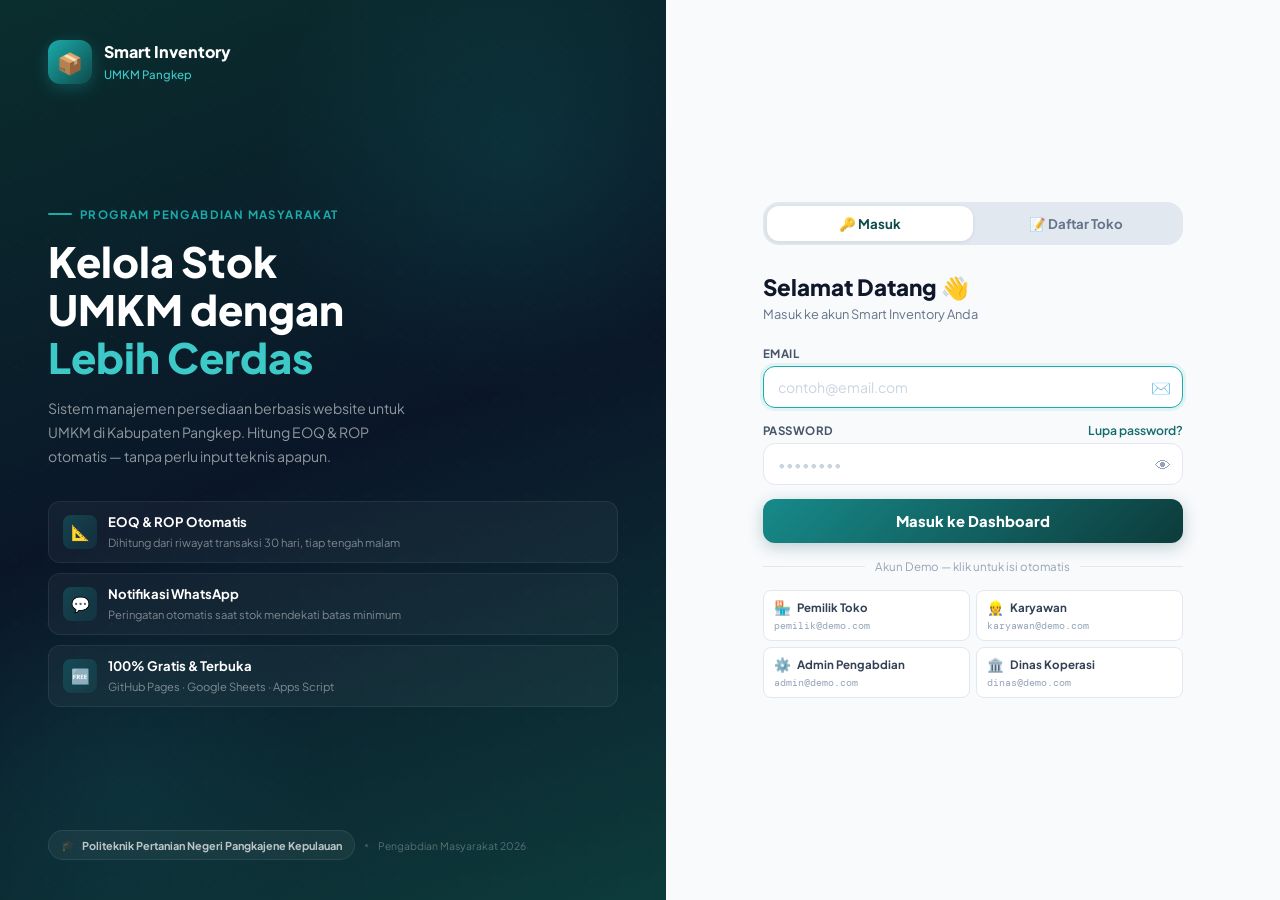
==== index.html @ 061afb1c "Add files via upload" ====
<!DOCTYPE html>
<html lang="id">
<head>
  <meta charset="UTF-8" />
  <meta name="viewport" content="width=device-width, initial-scale=1.0" />
  <title>Smart Inventory — UMKM Pangkep</title>
  <link rel="preconnect" href="https://fonts.googleapis.com" />
  <link href="https://fonts.googleapis.com/css2?family=Plus+Jakarta+Sans:wght@400;500;600;700;800;900&family=DM+Mono:wght@400;500&display=swap" rel="stylesheet" />
  <style>
    :root {
      --teal-900: #0a2e2e;
      --teal-800: #0d3b3b;
      --teal-700: #0f4a4a;
      --teal-600: #136b6b;
      --teal-500: #178a8a;
      --teal-400: #1aabab;
      --teal-300: #3ec9c9;
      --teal-200: #8ee8e8;
      --teal-100: #d0f5f5;
      --teal-50:  #edfafa;
      --amber-500: #f59e0b;
      --amber-400: #fbbf24;
      --amber-100: #fef3c7;
      --rose-500:  #ef4444;
      --rose-100:  #fee2e2;
      --green-500: #22c55e;
      --green-100: #dcfce7;
      --slate-900: #0f172a;
      --slate-800: #1e293b;
      --slate-700: #334155;
      --slate-600: #475569;
      --slate-500: #64748b;
      --slate-400: #94a3b8;
      --slate-300: #cbd5e1;
      --slate-200: #e2e8f0;
      --slate-100: #f1f5f9;
      --slate-50:  #f8fafc;
      --white:     #ffffff;
      --r-sm: 8px; --r-md: 12px; --r-lg: 16px; --r-xl: 20px; --r-2xl: 24px;
    }
    *, *::before, *::after { box-sizing: border-box; margin: 0; padding: 0; }
    html, body { height: 100%; }
    body {
      font-family: 'Plus Jakarta Sans', sans-serif;
      background: var(--slate-900);
      color: var(--slate-800);
      min-height: 100vh;
      display: flex;
      overflow-x: hidden;
    }

    /* ═══ LEFT PANEL ═══ */
    .left-panel {
      width: 52%;
      background: linear-gradient(160deg, var(--teal-900) 0%, #0a1628 50%, var(--teal-800) 100%);
      display: flex;
      flex-direction: column;
      justify-content: space-between;
      padding: 40px 48px;
      position: relative;
      overflow: hidden;
      flex-shrink: 0;
    }

    /* background decoration */
    .left-panel::before {
      content: '';
      position: absolute;
      width: 500px; height: 500px;
      border-radius: 50%;
      background: radial-gradient(circle, rgba(26,171,171,.12) 0%, transparent 70%);
      top: -100px; right: -100px;
      pointer-events: none;
    }
    .left-panel::after {
      content: '';
      position: absolute;
      width: 400px; height: 400px;
      border-radius: 50%;
      background: radial-gradient(circle, rgba(26,171,171,.08) 0%, transparent 70%);
      bottom: -80px; left: -80px;
      pointer-events: none;
    }
    .lp-grid-dots {
      position: absolute; inset: 0;
      background-image: radial-gradient(rgba(255,255,255,.04) 1px, transparent 1px);
      background-size: 32px 32px;
      pointer-events: none;
    }

    /* brand */
    .lp-brand {
      display: flex; align-items: center; gap: 12px;
      position: relative; z-index: 1;
    }
    .lp-brand-ico {
      width: 44px; height: 44px;
      background: linear-gradient(135deg, var(--teal-400), var(--teal-700));
      border-radius: var(--r-md);
      display: grid; place-items: center;
      font-size: 1.3rem;
      box-shadow: 0 4px 16px rgba(26,171,171,.3);
    }
    .lp-brand-txt strong { display: block; color: var(--white); font-size: 1rem; font-weight: 800; }
    .lp-brand-txt span   { font-size: .72rem; color: var(--teal-300); font-weight: 500; }

    /* main text */
    .lp-main {
      position: relative; z-index: 1;
      flex: 1;
      display: flex;
      flex-direction: column;
      justify-content: center;
      padding: 20px 0;
    }
    .lp-tagline {
      font-size: .72rem; font-weight: 700; letter-spacing: 1.4px;
      text-transform: uppercase; color: var(--teal-400);
      margin-bottom: 16px;
      display: flex; align-items: center; gap: 8px;
    }
    .lp-tagline::before { content: ''; width: 24px; height: 2px; background: var(--teal-400); border-radius: 2px; }
    .lp-title {
      font-size: 2.6rem; font-weight: 900; line-height: 1.15;
      color: var(--white); margin-bottom: 16px;
    }
    .lp-title .accent { color: var(--teal-300); }
    .lp-desc {
      font-size: .88rem; color: rgba(255,255,255,.55);
      line-height: 1.7; max-width: 380px; margin-bottom: 32px;
    }

    /* feature pills */
    .lp-features { display: flex; flex-direction: column; gap: 10px; }
    .lp-feat {
      display: flex; align-items: center; gap: 11px;
      padding: 11px 14px;
      background: rgba(255,255,255,.04);
      border: 1px solid rgba(255,255,255,.07);
      border-radius: var(--r-md);
      transition: background .2s, border-color .2s;
    }
    .lp-feat:hover { background: rgba(255,255,255,.07); border-color: rgba(26,171,171,.3); }
    .lp-feat-ico {
      width: 34px; height: 34px; border-radius: var(--r-sm);
      background: linear-gradient(135deg, rgba(26,171,171,.25), rgba(26,171,171,.1));
      display: grid; place-items: center; font-size: .95rem; flex-shrink: 0;
    }
    .lp-feat-txt strong { display: block; font-size: .82rem; color: var(--white); font-weight: 700; }
    .lp-feat-txt span   { font-size: .7rem; color: rgba(255,255,255,.45); }

    /* footer credits */
    .lp-footer {
      position: relative; z-index: 1;
      display: flex; align-items: center; gap: 10px;
    }
    .lp-footer-logo {
      display: flex; align-items: center; gap: 7px;
      padding: 7px 12px;
      background: rgba(255,255,255,.05);
      border: 1px solid rgba(255,255,255,.08);
      border-radius: 20px;
    }
    .lp-footer-logo span { font-size: .68rem; color: rgba(255,255,255,.45); font-weight: 600; }
    .lp-footer-logo strong { font-size: .68rem; color: rgba(255,255,255,.7); font-weight: 700; }
    .lp-footer-dot { width: 3px; height: 3px; border-radius: 50%; background: rgba(255,255,255,.2); }

    /* ═══ RIGHT PANEL ═══ */
    .right-panel {
      flex: 1;
      background: var(--slate-50);
      display: flex;
      flex-direction: column;
      align-items: center;
      justify-content: center;
      padding: 32px 24px;
      overflow-y: auto;
    }

    .form-box {
      width: 100%;
      max-width: 420px;
    }

    /* tab switcher */
    .tab-row {
      display: flex;
      gap: 0;
      background: var(--slate-200);
      border-radius: var(--r-lg);
      padding: 4px;
      margin-bottom: 28px;
    }
    .tab-btn {
      flex: 1; padding: 9px; border: none; background: transparent;
      border-radius: var(--r-md);
      font-family: inherit; font-size: .83rem; font-weight: 700;
      cursor: pointer; color: var(--slate-500);
      transition: all .2s;
    }
    .tab-btn.active {
      background: var(--white);
      color: var(--teal-700);
      box-shadow: 0 1px 4px rgba(0,0,0,.08);
    }

    /* form title */
    .form-title { font-size: 1.4rem; font-weight: 800; color: var(--slate-900); margin-bottom: 4px; }
    .form-sub   { font-size: .8rem; color: var(--slate-500); margin-bottom: 24px; }

    /* form groups */
    .fg { display: flex; flex-direction: column; gap: 5px; margin-bottom: 14px; }
    .fl { font-size: .72rem; font-weight: 700; color: var(--slate-600); text-transform: uppercase; letter-spacing: .5px; }
    .fc-wrap { position: relative; }
    .fc {
      width: 100%; padding: 11px 14px;
      border: 1.5px solid var(--slate-200);
      border-radius: var(--r-md);
      font-family: inherit; font-size: .88rem; color: var(--slate-800);
      background: var(--white); outline: none;
      transition: border-color .15s, box-shadow .15s;
      -webkit-appearance: none;
    }
    .fc:focus { border-color: var(--teal-400); box-shadow: 0 0 0 3px rgba(26,171,171,.1); }
    .fc::placeholder { color: var(--slate-300); }
    .fc-ico {
      position: absolute; right: 12px; top: 50%; transform: translateY(-50%);
      font-size: 1rem; cursor: pointer; color: var(--slate-400);
      transition: color .14s; user-select: none;
    }
    .fc-ico:hover { color: var(--slate-600); }
    .fc-row { display: grid; grid-template-columns: 1fr 1fr; gap: 10px; }

    /* role selector */
    .role-grid {
      display: grid; grid-template-columns: 1fr 1fr;
      gap: 8px; margin-bottom: 14px;
    }
    .role-btn {
      padding: 10px 8px; border-radius: var(--r-md);
      border: 1.5px solid var(--slate-200); background: var(--white);
      font-family: inherit; font-size: .78rem; font-weight: 600;
      cursor: pointer; color: var(--slate-600);
      display: flex; align-items: center; gap: 7px;
      transition: all .15s;
    }
    .role-btn:hover { border-color: var(--teal-300); color: var(--teal-700); background: var(--teal-50); }
    .role-btn.selected { border-color: var(--teal-400); background: var(--teal-50); color: var(--teal-700); }
    .role-btn .rb-ico { font-size: 1rem; }

    /* error / success msg */
    .msg-box {
      display: none; padding: 10px 14px; border-radius: var(--r-md);
      font-size: .8rem; font-weight: 600; margin-bottom: 14px;
      align-items: center; gap: 8px;
    }
    .msg-box.show { display: flex; }
    .msg-error   { background: var(--rose-100);  color: var(--rose-500);  border-left: 3px solid var(--rose-500); }
    .msg-success { background: var(--green-100); color: #15803d; border-left: 3px solid var(--green-500); }

    /* submit */
    .btn-submit {
      width: 100%; padding: 13px;
      background: linear-gradient(135deg, var(--teal-500), var(--teal-800));
      color: white; border: none; border-radius: var(--r-md);
      font-family: inherit; font-size: .92rem; font-weight: 800;
      cursor: pointer; transition: opacity .15s, transform .1s;
      display: flex; align-items: center; justify-content: center; gap: 9px;
      box-shadow: 0 4px 16px rgba(15,74,74,.25);
      margin-top: 6px;
    }
    .btn-submit:hover  { opacity: .92; }
    .btn-submit:active { transform: scale(.98); }
    .btn-submit:disabled { opacity: .6; cursor: not-allowed; }
    .btn-spinner { width: 16px; height: 16px; border: 2px solid rgba(255,255,255,.4); border-top-color: white; border-radius: 50%; animation: spin .6s linear infinite; }
    @keyframes spin { to { transform: rotate(360deg); } }

    /* divider */
    .divider { display: flex; align-items: center; gap: 10px; margin: 16px 0; }
    .divider hr { flex: 1; border: none; border-top: 1px solid var(--slate-200); }
    .divider span { font-size: .72rem; color: var(--slate-400); white-space: nowrap; }

    /* demo accounts */
    .demo-section { margin-top: 20px; }
    .demo-title { font-size: .7rem; font-weight: 700; color: var(--slate-400); text-transform: uppercase; letter-spacing: .7px; margin-bottom: 8px; }
    .demo-grid { display: grid; grid-template-columns: 1fr 1fr; gap: 6px; }
    .demo-card {
      padding: 8px 10px; border-radius: var(--r-sm);
      border: 1px solid var(--slate-200); background: var(--white);
      cursor: pointer; transition: all .14s;
    }
    .demo-card:hover { border-color: var(--teal-300); background: var(--teal-50); }
    .demo-card-top { display: flex; align-items: center; gap: 6px; margin-bottom: 3px; }
    .demo-card-ico { font-size: .85rem; }
    .demo-card-role { font-size: .72rem; font-weight: 700; color: var(--slate-700); }
    .demo-card-cred { font-size: .65rem; color: var(--slate-400); font-family: 'DM Mono',monospace; }

    /* forgot / link */
    .form-link { font-size: .76rem; color: var(--teal-600); font-weight: 600; cursor: pointer; text-decoration: none; }
    .form-link:hover { color: var(--teal-800); text-decoration: underline; }
    .flex-between { display: flex; align-items: center; justify-content: space-between; }

    /* password strength */
    .pw-strength { margin-top: 5px; }
    .pw-bars { display: flex; gap: 3px; margin-bottom: 3px; }
    .pw-bar { height: 3px; flex: 1; border-radius: 2px; background: var(--slate-200); transition: background .3s; }
    .pw-label { font-size: .67rem; color: var(--slate-400); }

    /* terms */
    .terms-row { display: flex; align-items: flex-start; gap: 9px; margin-bottom: 14px; }
    .terms-check { width: 16px; height: 16px; border: 1.5px solid var(--slate-300); border-radius: 4px; cursor: pointer; display: grid; place-items: center; flex-shrink: 0; margin-top: 1px; transition: all .14s; font-size: .65rem; color: transparent; }
    .terms-check.checked { background: var(--teal-500); border-color: var(--teal-500); color: white; }
    .terms-txt { font-size: .75rem; color: var(--slate-500); line-height: 1.5; }

    /* ═══ PANEL ANIMATIONS ═══ */
    @keyframes fadeInUp {
      from { opacity: 0; transform: translateY(16px); }
      to   { opacity: 1; transform: translateY(0); }
    }
    .form-panel { animation: fadeInUp .35s ease both; }
    .form-panel.hidden { display: none; }

    /* ═══ RESPONSIVE ═══ */
    @media(max-width: 860px) {
      .left-panel { display: none; }
      .right-panel { background: var(--white); }
    }
    @media(max-width: 480px) {
      .right-panel { padding: 24px 18px; justify-content: flex-start; padding-top: 40px; }
      .demo-grid { grid-template-columns: 1fr 1fr; }
      .lp-title { font-size: 2rem; }
    }
  </style>
</head>
<body>

<!-- ═══ LEFT PANEL ═══ -->
<div class="left-panel">
  <div class="lp-grid-dots"></div>

  <!-- Brand -->
  <div class="lp-brand">
    <div class="lp-brand-ico">📦</div>
    <div class="lp-brand-txt">
      <strong>Smart Inventory</strong>
      <span>UMKM Pangkep</span>
    </div>
  </div>

  <!-- Main -->
  <div class="lp-main">
    <div class="lp-tagline">Program Pengabdian Masyarakat</div>
    <h1 class="lp-title">
      Kelola Stok<br>
      UMKM dengan<br>
      <span class="accent">Lebih Cerdas</span>
    </h1>
    <p class="lp-desc">
      Sistem manajemen persediaan berbasis website untuk UMKM di Kabupaten Pangkep.
      Hitung EOQ & ROP otomatis — tanpa perlu input teknis apapun.
    </p>
    <div class="lp-features">
      <div class="lp-feat">
        <div class="lp-feat-ico">📐</div>
        <div class="lp-feat-txt">
          <strong>EOQ & ROP Otomatis</strong>
          <span>Dihitung dari riwayat transaksi 30 hari, tiap tengah malam</span>
        </div>
      </div>
      <div class="lp-feat">
        <div class="lp-feat-ico">💬</div>
        <div class="lp-feat-txt">
          <strong>Notifikasi WhatsApp</strong>
          <span>Peringatan otomatis saat stok mendekati batas minimum</span>
        </div>
      </div>
      <div class="lp-feat">
        <div class="lp-feat-ico">🆓</div>
        <div class="lp-feat-txt">
          <strong>100% Gratis & Terbuka</strong>
          <span>GitHub Pages · Google Sheets · Apps Script</span>
        </div>
      </div>
    </div>
  </div>

  <!-- Footer -->
  <div class="lp-footer">
    <div class="lp-footer-logo">
      <span>🎓</span>
      <strong>Politeknik Pertanian Negeri Pangkajene Kepulauan</strong>
    </div>
    <div class="lp-footer-dot"></div>
    <span style="font-size:.65rem;color:rgba(255,255,255,.3)">Pengabdian Masyarakat 2026</span>
  </div>
</div>

<!-- ═══ RIGHT PANEL ═══ -->
<div class="right-panel">
  <div class="form-box">

    <!-- TAB SWITCHER -->
    <div class="tab-row">
      <button class="tab-btn active" id="tab-login" onclick="switchTab('login')">🔑 Masuk</button>
      <button class="tab-btn"        id="tab-daftar" onclick="switchTab('daftar')">📝 Daftar Toko</button>
    </div>

    <!-- ── PANEL LOGIN ── -->
    <div id="panel-login" class="form-panel">
      <div class="form-title">Selamat Datang 👋</div>
      <p class="form-sub">Masuk ke akun Smart Inventory Anda</p>

      <!-- error msg -->
      <div class="msg-box msg-error" id="login-error">
        <span>⚠️</span><span id="login-error-txt">Email atau password salah</span>
      </div>

      <div class="fg">
        <label class="fl">Email</label>
        <div class="fc-wrap">
          <input class="fc" type="email" id="login-email" placeholder="contoh@email.com" autocomplete="email" />
          <span class="fc-ico">✉️</span>
        </div>
      </div>

      <div class="fg">
        <div class="flex-between">
          <span class="fl">Password</span>
          <a class="form-link" onclick="showLupaPassword()">Lupa password?</a>
        </div>
        <div class="fc-wrap">
          <input class="fc" type="password" id="login-pass" placeholder="••••••••" autocomplete="current-password" style="padding-right:42px" />
          <span class="fc-ico" onclick="togglePass('login-pass', this)">👁</span>
        </div>
      </div>

      <button class="btn-submit" id="btn-login" onclick="doLogin()">
        <span id="btn-login-txt">Masuk ke Dashboard</span>
      </button>

      <div class="divider"><hr/><span>Akun Demo — klik untuk isi otomatis</span><hr/></div>

      <div class="demo-grid">
        <div class="demo-card" onclick="fillDemo('pemilik')">
          <div class="demo-card-top"><span class="demo-card-ico">🏪</span><span class="demo-card-role">Pemilik Toko</span></div>
          <div class="demo-card-cred">pemilik@demo.com</div>
        </div>
        <div class="demo-card" onclick="fillDemo('karyawan')">
          <div class="demo-card-top"><span class="demo-card-ico">👷</span><span class="demo-card-role">Karyawan</span></div>
          <div class="demo-card-cred">karyawan@demo.com</div>
        </div>
        <div class="demo-card" onclick="fillDemo('admin')">
          <div class="demo-card-top"><span class="demo-card-ico">⚙️</span><span class="demo-card-role">Admin Pengabdian</span></div>
          <div class="demo-card-cred">admin@demo.com</div>
        </div>
        <div class="demo-card" onclick="fillDemo('dinas')">
          <div class="demo-card-top"><span class="demo-card-ico">🏛️</span><span class="demo-card-role">Dinas Koperasi</span></div>
          <div class="demo-card-cred">dinas@demo.com</div>
        </div>
      </div>
    </div>

    <!-- ── PANEL DAFTAR ── -->
    <div id="panel-daftar" class="form-panel hidden">
      <div class="form-title">Daftarkan Toko 🏪</div>
      <p class="form-sub">Isi data toko Anda. Akun akan aktif setelah disetujui Admin.</p>

      <!-- success msg -->
      <div class="msg-box msg-success" id="daftar-success">
        <span>✅</span><span>Pendaftaran berhasil! Admin akan menghubungi Anda via WhatsApp.</span>
      </div>
      <div class="msg-box msg-error" id="daftar-error">
        <span>⚠️</span><span id="daftar-error-txt">Mohon lengkapi semua data</span>
      </div>

      <!-- Nama Toko -->
      <div class="fg">
        <label class="fl">Nama Toko</label>
        <div class="fc-wrap">
          <input class="fc" type="text" id="d-nama-toko" placeholder="cth: Toko Berkah Jaya" />
          <span class="fc-ico">🏪</span>
        </div>
      </div>

      <!-- Nama Pemilik + No HP -->
      <div class="fc-row">
        <div class="fg">
          <label class="fl">Nama Pemilik</label>
          <input class="fc" type="text" id="d-nama-pemilik" placeholder="Nama lengkap" />
        </div>
        <div class="fg">
          <label class="fl">No. WhatsApp</label>
          <input class="fc" type="tel" id="d-hp" placeholder="0812xxxxxxxx" inputmode="tel" />
        </div>
      </div>

      <!-- Kecamatan -->
      <div class="fg">
        <label class="fl">Kecamatan</label>
        <select class="fc" id="d-kec">
          <option value="">— pilih kecamatan —</option>
          <option>Bungoro</option>
          <option>Pangkajene</option>
          <option>Minasatene</option>
          <option>Labakkang</option>
          <option>Mandalle</option>
          <option>Balocci</option>
          <option>Tondong Tallasa</option>
          <option>Ma'rang</option>
          <option>Segeri</option>
          <option>Liukang Tupabbiring</option>
          <option>Liukang Tupabbiring Utara</option>
          <option>Liukang Kalmas</option>
          <option>Liukang Tangayya</option>
        </select>
      </div>

      <!-- Jenis Usaha -->
      <div class="fg">
        <label class="fl">Jenis Usaha</label>
        <div class="role-grid">
          <button class="role-btn" onclick="selectJenis(this,'sembako')"><span class="rb-ico">🛒</span>Sembako</button>
          <button class="role-btn" onclick="selectJenis(this,'kelontong')"><span class="rb-ico">🏪</span>Kelontong</button>
          <button class="role-btn" onclick="selectJenis(this,'warung')"><span class="rb-ico">🍜</span>Warung Makan</button>
          <button class="role-btn" onclick="selectJenis(this,'lainnya')"><span class="rb-ico">📦</span>Lainnya</button>
        </div>
        <input type="hidden" id="d-jenis" />
      </div>

      <!-- Email + Password -->
      <div class="fg">
        <label class="fl">Email Login</label>
        <div class="fc-wrap">
          <input class="fc" type="email" id="d-email" placeholder="email@toko.com" autocomplete="email" />
          <span class="fc-ico">✉️</span>
        </div>
      </div>

      <div class="fg">
        <label class="fl">Buat Password</label>
        <div class="fc-wrap">
          <input class="fc" type="password" id="d-pass" placeholder="min. 6 karakter" oninput="checkStrength(this.value)" style="padding-right:42px" />
          <span class="fc-ico" onclick="togglePass('d-pass', this)">👁</span>
        </div>
        <div class="pw-strength">
          <div class="pw-bars">
            <div class="pw-bar" id="pw1"></div>
            <div class="pw-bar" id="pw2"></div>
            <div class="pw-bar" id="pw3"></div>
            <div class="pw-bar" id="pw4"></div>
          </div>
          <span class="pw-label" id="pw-label">Masukkan password</span>
        </div>
      </div>

      <!-- Terms -->
      <div class="terms-row">
        <div class="terms-check" id="terms-check" onclick="toggleTerms()"></div>
        <span class="terms-txt">Saya menyetujui data toko akan digunakan untuk program Smart Inventory UMKM Pangkep dan bersedia mengikuti pelatihan yang diselenggarakan.</span>
      </div>

      <button class="btn-submit" id="btn-daftar" onclick="doDaftar()">
        <span id="btn-daftar-txt">Kirim Pendaftaran</span>
      </button>

      <p style="font-size:.74rem;color:var(--slate-400);text-align:center;margin-top:14px">
        Sudah punya akun? <a class="form-link" onclick="switchTab('login')">Masuk di sini</a>
      </p>
    </div>

  </div>
</div>

<!-- ═══ SCRIPT ═══ -->
<script>
  /* ── AKUN DEMO ── */
  const demoAccounts = {
    pemilik:  { email: 'pemilik@demo.com',  pass: 'demo123', role: 'pemilik',  page: 'dashboard.html' },
    karyawan: { email: 'karyawan@demo.com', pass: 'demo123', role: 'karyawan', page: 'karyawan.html'  },
    admin:    { email: 'admin@demo.com',    pass: 'demo123', role: 'admin',    page: 'admin.html'     },
    dinas:    { email: 'dinas@demo.com',    pass: 'demo123', role: 'dinas',    page: 'dinas.html'     },
  };

  /* ── TAB ── */
  function switchTab(tab) {
    document.getElementById('tab-login').classList.toggle('active', tab === 'login');
    document.getElementById('tab-daftar').classList.toggle('active', tab === 'daftar');
    document.getElementById('panel-login').classList.toggle('hidden', tab !== 'login');
    document.getElementById('panel-daftar').classList.toggle('hidden', tab !== 'daftar');
    // reset messages
    hideMsg('login-error'); hideMsg('daftar-error'); hideMsg('daftar-success');
  }

  /* ── FILL DEMO ── */
  function fillDemo(role) {
    const acc = demoAccounts[role];
    document.getElementById('login-email').value = acc.email;
    document.getElementById('login-pass').value  = acc.pass;
    hideMsg('login-error');
    // brief highlight
    ['login-email','login-pass'].forEach(id => {
      const el = document.getElementById(id);
      el.style.borderColor = 'var(--teal-400)';
      el.style.background  = 'var(--teal-50)';
      setTimeout(() => { el.style.borderColor = ''; el.style.background = ''; }, 800);
    });
  }

  /* ── LOGIN ── */
  function doLogin() {
    const email = document.getElementById('login-email').value.trim();
    const pass  = document.getElementById('login-pass').value;
    hideMsg('login-error');

    if (!email || !pass) {
      showMsg('login-error', 'Isi email dan password dulu ya!');
      return;
    }

    setLoading('btn-login', 'btn-login-txt', true);

    setTimeout(() => {
      // Cek akun demo
      const found = Object.values(demoAccounts).find(a => a.email === email && a.pass === pass);
      if (found) {
        sessionStorage.setItem('si_user', JSON.stringify({ email, role: found.role }));
        document.getElementById('btn-login-txt').textContent = '✅ Berhasil!';
        setTimeout(() => { window.location.href = found.page; }, 600);
      } else {
        setLoading('btn-login', 'btn-login-txt', false, 'Masuk ke Dashboard');
        showMsg('login-error', 'Email atau password salah. Coba akun demo di bawah.');
        document.getElementById('login-email').style.borderColor = 'var(--rose-500)';
        document.getElementById('login-pass').style.borderColor  = 'var(--rose-500)';
        setTimeout(() => {
          document.getElementById('login-email').style.borderColor = '';
          document.getElementById('login-pass').style.borderColor  = '';
        }, 1500);
      }
    }, 900);
  }

  /* ── DAFTAR ── */
  let termsOk = false;

  function toggleTerms() {
    termsOk = !termsOk;
    document.getElementById('terms-check').classList.toggle('checked', termsOk);
    document.getElementById('terms-check').textContent = termsOk ? '✓' : '';
  }

  function doDaftar() {
    hideMsg('daftar-error'); hideMsg('daftar-success');
    const nama   = document.getElementById('d-nama-toko').value.trim();
    const pemilik= document.getElementById('d-nama-pemilik').value.trim();
    const hp     = document.getElementById('d-hp').value.trim();
    const kec    = document.getElementById('d-kec').value;
    const jenis  = document.getElementById('d-jenis').value;
    const email  = document.getElementById('d-email').value.trim();
    const pass   = document.getElementById('d-pass').value;

    if (!nama || !pemilik || !hp || !kec || !jenis || !email || !pass) {
      showMsg('daftar-error', 'Mohon lengkapi semua data yang wajib diisi.');
      return;
    }
    if (pass.length < 6) {
      showMsg('daftar-error', 'Password minimal 6 karakter.');
      return;
    }
    if (!termsOk) {
      showMsg('daftar-error', 'Centang persetujuan terlebih dahulu.');
      return;
    }

    setLoading('btn-daftar', 'btn-daftar-txt', true);

    setTimeout(() => {
      setLoading('btn-daftar', 'btn-daftar-txt', false, 'Kirim Pendaftaran');
      showMsg('daftar-success');
      // reset form
      ['d-nama-toko','d-nama-pemilik','d-hp','d-email','d-pass'].forEach(id => document.getElementById(id).value = '');
      document.getElementById('d-kec').value = '';
      document.getElementById('d-jenis').value = '';
      document.querySelectorAll('.role-btn').forEach(b => b.classList.remove('selected'));
      termsOk = false;
      document.getElementById('terms-check').classList.remove('checked');
      document.getElementById('terms-check').textContent = '';
      checkStrength('');
    }, 1200);
  }

  /* ── JENIS USAHA ── */
  function selectJenis(el, val) {
    document.querySelectorAll('.role-btn').forEach(b => b.classList.remove('selected'));
    el.classList.add('selected');
    document.getElementById('d-jenis').value = val;
  }

  /* ── PASSWORD STRENGTH ── */
  function checkStrength(val) {
    const bars  = [document.getElementById('pw1'), document.getElementById('pw2'), document.getElementById('pw3'), document.getElementById('pw4')];
    const label = document.getElementById('pw-label');
    bars.forEach(b => b.style.background = 'var(--slate-200)');
    if (!val) { label.textContent = 'Masukkan password'; label.style.color = 'var(--slate-400)'; return; }
    let score = 0;
    if (val.length >= 6)  score++;
    if (val.length >= 10) score++;
    if (/[A-Z]/.test(val) || /[0-9]/.test(val)) score++;
    if (/[^A-Za-z0-9]/.test(val)) score++;
    const colors = ['', '#ef4444', '#f59e0b', '#22c55e', '#0d9488'];
    const labels = ['', 'Lemah', 'Cukup', 'Kuat', 'Sangat Kuat'];
    for (let i = 0; i < score; i++) bars[i].style.background = colors[score];
    label.textContent = labels[score];
    label.style.color = colors[score];
  }

  /* ── TOGGLE PASSWORD ── */
  function togglePass(inputId, btn) {
    const inp = document.getElementById(inputId);
    if (inp.type === 'password') { inp.type = 'text'; btn.textContent = '🙈'; }
    else                         { inp.type = 'password'; btn.textContent = '👁'; }
  }

  /* ── LUPA PASSWORD ── */
  function showLupaPassword() {
    alert('Hubungi Admin Pengabdian melalui WhatsApp untuk reset password.\n\nAdmin: Politeknik Pertanian Negeri Pangkajene Kepulauan');
  }

  /* ── HELPERS ── */
  function showMsg(id, txt) {
    const el = document.getElementById(id);
    el.classList.add('show');
    if (txt) { const t = el.querySelector('span:last-child'); if (t) t.textContent = txt; }
  }
  function hideMsg(id) {
    document.getElementById(id)?.classList.remove('show');
  }
  function setLoading(btnId, txtId, loading, defaultTxt) {
    const btn = document.getElementById(btnId);
    const txt = document.getElementById(txtId);
    if (loading) {
      btn.disabled = true;
      btn.innerHTML = '<div class="btn-spinner"></div><span>Memproses...</span>';
    } else {
      btn.disabled = false;
      btn.innerHTML = `<span id="${txtId}">${defaultTxt}</span>`;
    }
  }

  /* ── ENTER KEY ── */
  document.addEventListener('keydown', e => {
    if (e.key === 'Enter') {
      if (!document.getElementById('panel-login').classList.contains('hidden')) doLogin();
      else doDaftar();
    }
  });

  /* ── AUTO-FOCUS ── */
  document.getElementById('login-email').focus();
</script>
</body>
</html>
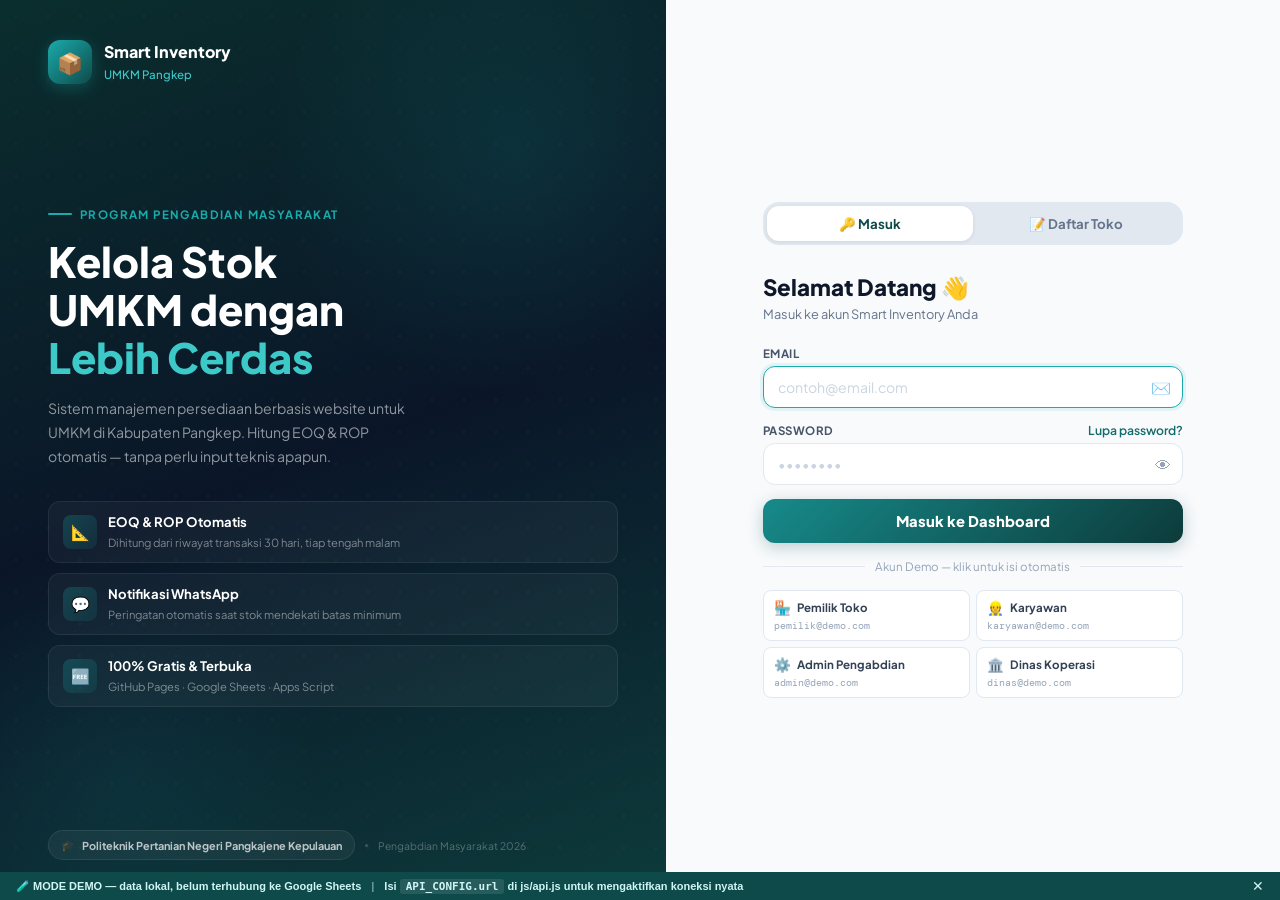
==== commit 00d6f08a: "Add files via upload" ====
--- a/index.html
+++ b/index.html
@@ -331,6 +331,8 @@
       .lp-title { font-size: 2rem; }
     }
   </style>
+  <script src="js/auth.js"></script>
+  <script src="js/api.js"></script>
 </head>
 <body>
 
@@ -619,16 +621,15 @@
 
     setLoading('btn-login', 'btn-login-txt', true);
 
-    setTimeout(() => {
-      // Cek akun demo
-      const found = Object.values(demoAccounts).find(a => a.email === email && a.pass === pass);
-      if (found) {
-        sessionStorage.setItem('si_user', JSON.stringify({ email, role: found.role }));
-        document.getElementById('btn-login-txt').textContent = '✅ Berhasil!';
-        setTimeout(() => { window.location.href = found.page; }, 600);
+    API.login(email, pass).then(res => {
+      if (res.success) {
+        const ROLE_PAGE = { pemilik:'dashboard.html', karyawan:'karyawan.html', admin:'admin.html', dinas:'dinas.html' };
+        sessionStorage.setItem('si_user', JSON.stringify({ email, role:res.role, nama:res.nama, tokoId:res.tokoId }));
+        setBtnSuccess('btn-login', '✅ Berhasil!');
+        setTimeout(() => { window.location.href = ROLE_PAGE[res.role] || 'dashboard.html'; }, 600);
       } else {
         setLoading('btn-login', 'btn-login-txt', false, 'Masuk ke Dashboard');
-        showMsg('login-error', 'Email atau password salah. Coba akun demo di bawah.');
+        showMsg('login-error', res.msg || 'Email atau password salah.');
         document.getElementById('login-email').style.borderColor = 'var(--rose-500)';
         document.getElementById('login-pass').style.borderColor  = 'var(--rose-500)';
         setTimeout(() => {
@@ -636,7 +637,7 @@
           document.getElementById('login-pass').style.borderColor  = '';
         }, 1500);
       }
-    }, 900);
+    });
   }
 
   /* ── DAFTAR ── */
@@ -673,8 +674,9 @@
 
     setLoading('btn-daftar', 'btn-daftar-txt', true);
 
-    setTimeout(() => {
+    API.register({ namaToko:nama, namaPemilik:pemilik, noHp:hp, kecamatan:kec, jenis, email, password:pass }).then(res => {
       setLoading('btn-daftar', 'btn-daftar-txt', false, 'Kirim Pendaftaran');
+      if (!res.success) { showMsg('daftar-error', res.msg||'Pendaftaran gagal.'); return; }
       showMsg('daftar-success');
       // reset form
       ['d-nama-toko','d-nama-pemilik','d-hp','d-email','d-pass'].forEach(id => document.getElementById(id).value = '');
@@ -685,7 +687,7 @@
       document.getElementById('terms-check').classList.remove('checked');
       document.getElementById('terms-check').textContent = '';
       checkStrength('');
-    }, 1200);
+    });
   }
 
   /* ── JENIS USAHA ── */
@@ -736,7 +738,7 @@
   }
   function setLoading(btnId, txtId, loading, defaultTxt) {
     const btn = document.getElementById(btnId);
-    const txt = document.getElementById(txtId);
+    if (!btn) return;
     if (loading) {
       btn.disabled = true;
       btn.innerHTML = '<div class="btn-spinner"></div><span>Memproses...</span>';
@@ -746,6 +748,14 @@
     }
   }
 
+  function setBtnSuccess(btnId, text) {
+    const btn = document.getElementById(btnId);
+    if (!btn) return;
+    const span = btn.querySelector('span:last-child');
+    if (span) span.textContent = text;
+    else btn.innerHTML = `<span>${text}</span>`;
+  }
+
   /* ── ENTER KEY ── */
   document.addEventListener('keydown', e => {
     if (e.key === 'Enter') {
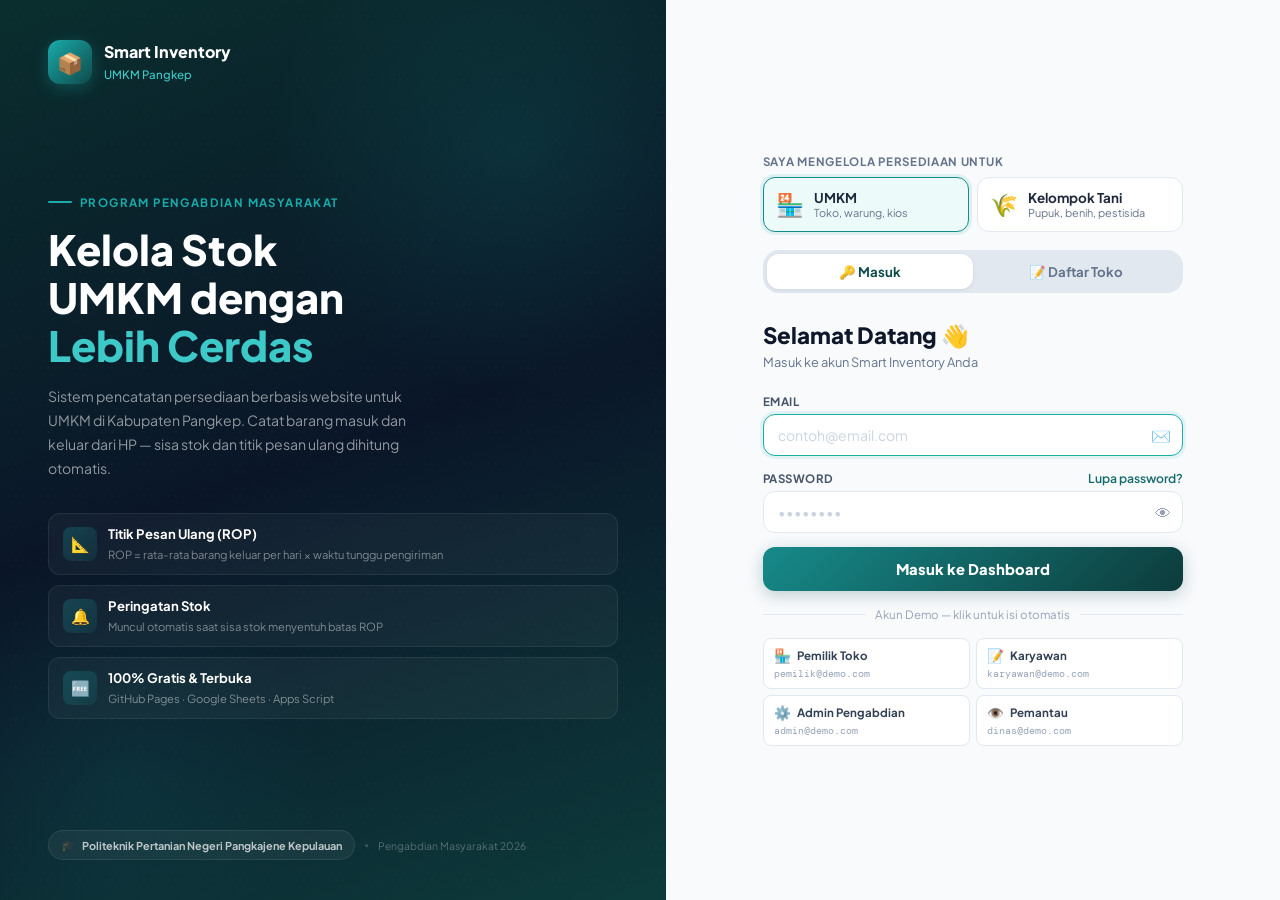
==== commit db059f0c: "Sesuaikan website dengan laporan akhir PkM - Pilihan mode di halaman masuk: UMKM atau Kelompok Tani " ====
--- a/index.html
+++ b/index.html
@@ -247,6 +247,16 @@
     .role-btn:hover { border-color: var(--teal-300); color: var(--teal-700); background: var(--teal-50); }
     .role-btn.selected { border-color: var(--teal-400); background: var(--teal-50); color: var(--teal-700); }
     .role-btn .rb-ico { font-size: 1rem; }
+    /* ── PEMILIH MODE ── */
+    .mode-box { margin-bottom: 18px; }
+    .mode-lbl { font-size: .72rem; font-weight: 700; color: var(--slate-500); text-transform: uppercase; letter-spacing: .06em; margin-bottom: 8px; display: block; }
+    .mode-row { display: grid; grid-template-columns: 1fr 1fr; gap: 8px; }
+    .mode-btn { display: flex; align-items: center; gap: 10px; padding: 11px 12px; border: 1.5px solid var(--slate-200); border-radius: 12px; background: #fff; cursor: pointer; text-align: left; font-family: inherit; transition: all .15s; }
+    .mode-btn:hover { border-color: var(--teal-300); background: var(--teal-50); }
+    .mode-btn.selected { border-color: var(--teal-500); background: var(--teal-50); box-shadow: 0 0 0 3px rgba(26,171,171,.12); }
+    .mode-btn .mb-ico { font-size: 1.4rem; }
+    .mode-btn strong { display: block; font-size: .84rem; color: var(--slate-800); }
+    .mode-btn span.mb-sub { display: block; font-size: .68rem; color: var(--slate-500); line-height: 1.3; }
 
     /* error / success msg */
     .msg-box {
@@ -331,6 +341,7 @@
       .lp-title { font-size: 2rem; }
     }
   </style>
+  <script src="js/terms.js"></script>
   <script src="js/auth.js"></script>
   <script src="js/api.js"></script>
 </head>
@@ -358,22 +369,22 @@
       <span class="accent">Lebih Cerdas</span>
     </h1>
     <p class="lp-desc">
-      Sistem manajemen persediaan berbasis website untuk UMKM di Kabupaten Pangkep.
-      Hitung EOQ & ROP otomatis — tanpa perlu input teknis apapun.
+      Sistem pencatatan persediaan berbasis website untuk UMKM di Kabupaten Pangkep.
+      Catat barang masuk dan keluar dari HP — sisa stok dan titik pesan ulang dihitung otomatis.
     </p>
     <div class="lp-features">
       <div class="lp-feat">
         <div class="lp-feat-ico">📐</div>
         <div class="lp-feat-txt">
-          <strong>EOQ & ROP Otomatis</strong>
-          <span>Dihitung dari riwayat transaksi 30 hari, tiap tengah malam</span>
+          <strong>Titik Pesan Ulang (ROP)</strong>
+          <span>ROP = rata-rata barang keluar per hari × waktu tunggu pengiriman</span>
         </div>
       </div>
       <div class="lp-feat">
-        <div class="lp-feat-ico">💬</div>
+        <div class="lp-feat-ico">🔔</div>
         <div class="lp-feat-txt">
-          <strong>Notifikasi WhatsApp</strong>
-          <span>Peringatan otomatis saat stok mendekati batas minimum</span>
+          <strong>Peringatan Stok</strong>
+          <span>Muncul otomatis saat sisa stok menyentuh batas ROP</span>
         </div>
       </div>
       <div class="lp-feat">
@@ -401,6 +412,21 @@
 <div class="right-panel">
   <div class="form-box">
 
+    <!-- PEMILIH MODE -->
+    <div class="mode-box" data-noterm>
+      <span class="mode-lbl">Saya mengelola persediaan untuk</span>
+      <div class="mode-row">
+        <button class="mode-btn" id="mode-umkm" onclick="SI.setMode('umkm')">
+          <span class="mb-ico">🏪</span>
+          <span><strong>UMKM</strong><span class="mb-sub">Toko, warung, kios</span></span>
+        </button>
+        <button class="mode-btn" id="mode-poktan" onclick="SI.setMode('poktan')">
+          <span class="mb-ico">🌾</span>
+          <span><strong>Kelompok Tani</strong><span class="mb-sub">Pupuk, benih, pestisida</span></span>
+        </button>
+      </div>
+    </div>
+
     <!-- TAB SWITCHER -->
     <div class="tab-row">
       <button class="tab-btn active" id="tab-login" onclick="switchTab('login')">🔑 Masuk</button>
@@ -444,11 +470,11 @@
 
       <div class="demo-grid">
         <div class="demo-card" onclick="fillDemo('pemilik')">
-          <div class="demo-card-top"><span class="demo-card-ico">🏪</span><span class="demo-card-role">Pemilik Toko</span></div>
+          <div class="demo-card-top"><span class="demo-card-ico" data-only="umkm">🏪</span><span class="demo-card-ico" data-only="poktan">🌾</span><span class="demo-card-role">Pemilik Toko</span></div>
           <div class="demo-card-cred">pemilik@demo.com</div>
         </div>
         <div class="demo-card" onclick="fillDemo('karyawan')">
-          <div class="demo-card-top"><span class="demo-card-ico">👷</span><span class="demo-card-role">Karyawan</span></div>
+          <div class="demo-card-top"><span class="demo-card-ico">📝</span><span class="demo-card-role">Karyawan</span></div>
           <div class="demo-card-cred">karyawan@demo.com</div>
         </div>
         <div class="demo-card" onclick="fillDemo('admin')">
@@ -456,7 +482,7 @@
           <div class="demo-card-cred">admin@demo.com</div>
         </div>
         <div class="demo-card" onclick="fillDemo('dinas')">
-          <div class="demo-card-top"><span class="demo-card-ico">🏛️</span><span class="demo-card-role">Dinas Koperasi</span></div>
+          <div class="demo-card-top"><span class="demo-card-ico">👁️</span><span class="demo-card-role">Pemantau</span></div>
           <div class="demo-card-cred">dinas@demo.com</div>
         </div>
       </div>
@@ -464,7 +490,7 @@
 
     <!-- ── PANEL DAFTAR ── -->
     <div id="panel-daftar" class="form-panel hidden">
-      <div class="form-title">Daftarkan Toko 🏪</div>
+      <div class="form-title">Daftarkan Toko <span data-only="umkm">🏪</span><span data-only="poktan">🌾</span></div>
       <p class="form-sub">Isi data toko Anda. Akun akan aktif setelah disetujui Admin.</p>
 
       <!-- success msg -->
@@ -520,10 +546,16 @@
       <!-- Jenis Usaha -->
       <div class="fg">
         <label class="fl">Jenis Usaha</label>
-        <div class="role-grid">
+        <div class="role-grid" data-only="umkm">
           <button class="role-btn" onclick="selectJenis(this,'sembako')"><span class="rb-ico">🛒</span>Sembako</button>
           <button class="role-btn" onclick="selectJenis(this,'kelontong')"><span class="rb-ico">🏪</span>Kelontong</button>
           <button class="role-btn" onclick="selectJenis(this,'warung')"><span class="rb-ico">🍜</span>Warung Makan</button>
+          <button class="role-btn" onclick="selectJenis(this,'lainnya')"><span class="rb-ico">📦</span>Lainnya</button>
+        </div>
+        <div class="role-grid" data-only="poktan">
+          <button class="role-btn" onclick="selectJenis(this,'padi')"><span class="rb-ico">🌾</span>Padi</button>
+          <button class="role-btn" onclick="selectJenis(this,'hortikultura')"><span class="rb-ico">🌶️</span>Hortikultura</button>
+          <button class="role-btn" onclick="selectJenis(this,'perkebunan')"><span class="rb-ico">🌴</span>Perkebunan</button>
           <button class="role-btn" onclick="selectJenis(this,'lainnya')"><span class="rb-ico">📦</span>Lainnya</button>
         </div>
         <input type="hidden" id="d-jenis" />
@@ -582,6 +614,10 @@
     admin:    { email: 'admin@demo.com',    pass: 'demo123', role: 'admin',    page: 'admin.html'     },
     dinas:    { email: 'dinas@demo.com',    pass: 'demo123', role: 'dinas',    page: 'dinas.html'     },
   };
+
+  /* ── MODE ── */
+  document.getElementById('mode-' + SI.mode).classList.add('selected');
+  if (SI.mode === 'poktan') document.getElementById('d-nama-toko').placeholder = 'cth: Kelompok Tani Sipakainga';
 
   /* ── TAB ── */
   function switchTab(tab) {
@@ -674,7 +710,7 @@
 
     setLoading('btn-daftar', 'btn-daftar-txt', true);
 
-    API.register({ namaToko:nama, namaPemilik:pemilik, noHp:hp, kecamatan:kec, jenis, email, password:pass }).then(res => {
+    API.register({ namaToko:nama, namaPemilik:pemilik, noHp:hp, kecamatan:kec, jenis, email, password:pass, tipe:SI.mode }).then(res => {
       setLoading('btn-daftar', 'btn-daftar-txt', false, 'Kirim Pendaftaran');
       if (!res.success) { showMsg('daftar-error', res.msg||'Pendaftaran gagal.'); return; }
       showMsg('daftar-success');
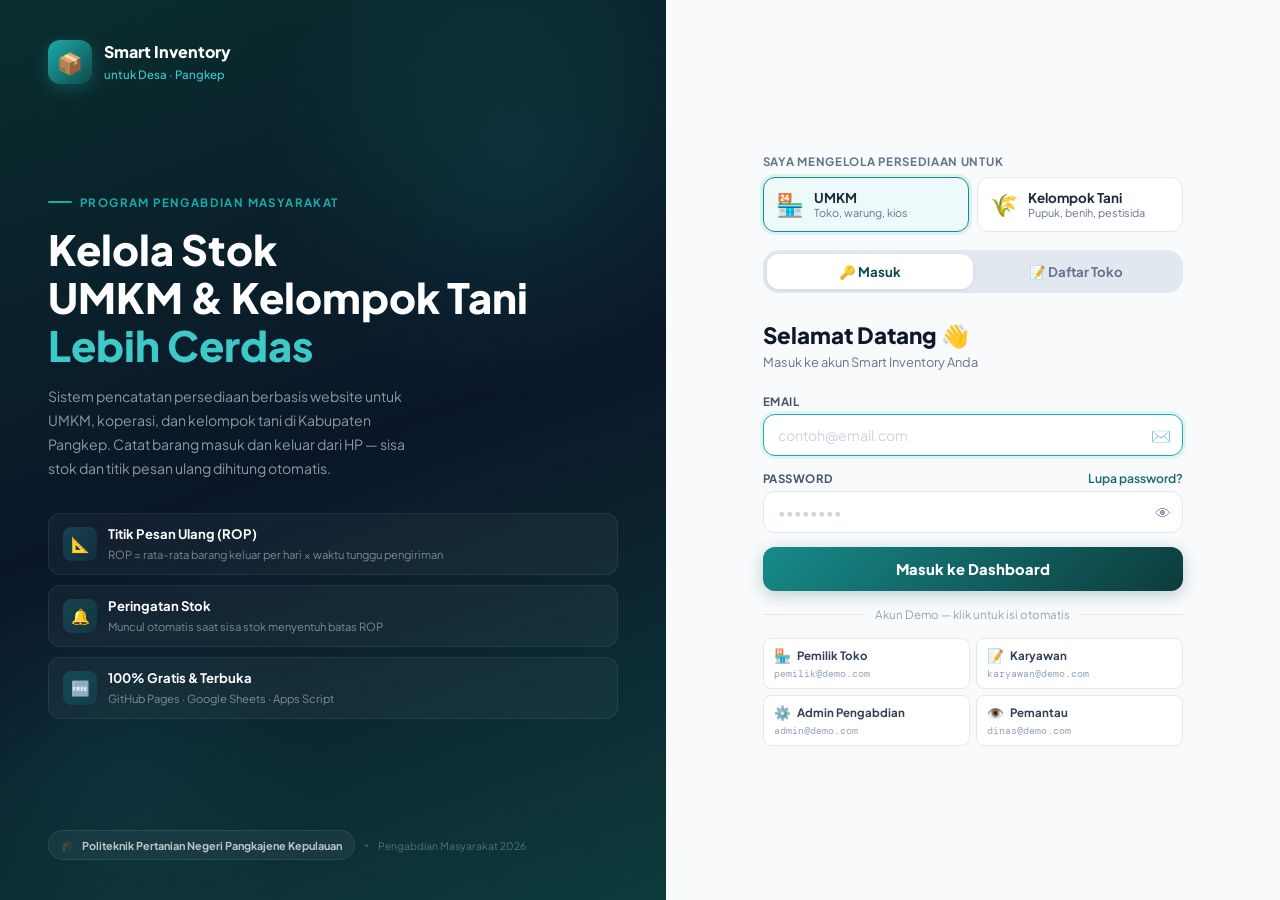
==== commit 5833ff6d: "Halaman masuk netral untuk UMKM dan kelompok tani Judul dan deskripsi panel kiri tidak lagi berganti" ====
--- a/index.html
+++ b/index.html
@@ -3,7 +3,7 @@
 <head>
   <meta charset="UTF-8" />
   <meta name="viewport" content="width=device-width, initial-scale=1.0" />
-  <title>Smart Inventory — UMKM Pangkep</title>
+  <title>Smart Inventory untuk Desa — Pangkep</title>
   <link rel="preconnect" href="https://fonts.googleapis.com" />
   <link href="https://fonts.googleapis.com/css2?family=Plus+Jakarta+Sans:wght@400;500;600;700;800;900&family=DM+Mono:wght@400;500&display=swap" rel="stylesheet" />
   <style>
@@ -348,7 +348,7 @@
 <body>
 
 <!-- ═══ LEFT PANEL ═══ -->
-<div class="left-panel">
+<div class="left-panel" data-noterm>
   <div class="lp-grid-dots"></div>
 
   <!-- Brand -->
@@ -356,7 +356,7 @@
     <div class="lp-brand-ico">📦</div>
     <div class="lp-brand-txt">
       <strong>Smart Inventory</strong>
-      <span>UMKM Pangkep</span>
+      <span>untuk Desa · Pangkep</span>
     </div>
   </div>
 
@@ -365,12 +365,12 @@
     <div class="lp-tagline">Program Pengabdian Masyarakat</div>
     <h1 class="lp-title">
       Kelola Stok<br>
-      UMKM dengan<br>
+      UMKM &amp; Kelompok Tani<br>
       <span class="accent">Lebih Cerdas</span>
     </h1>
     <p class="lp-desc">
-      Sistem pencatatan persediaan berbasis website untuk UMKM di Kabupaten Pangkep.
-      Catat barang masuk dan keluar dari HP — sisa stok dan titik pesan ulang dihitung otomatis.
+      Sistem pencatatan persediaan berbasis website untuk UMKM, koperasi, dan kelompok tani
+      di Kabupaten Pangkep. Catat barang masuk dan keluar dari HP — sisa stok dan titik pesan ulang dihitung otomatis.
     </p>
     <div class="lp-features">
       <div class="lp-feat">
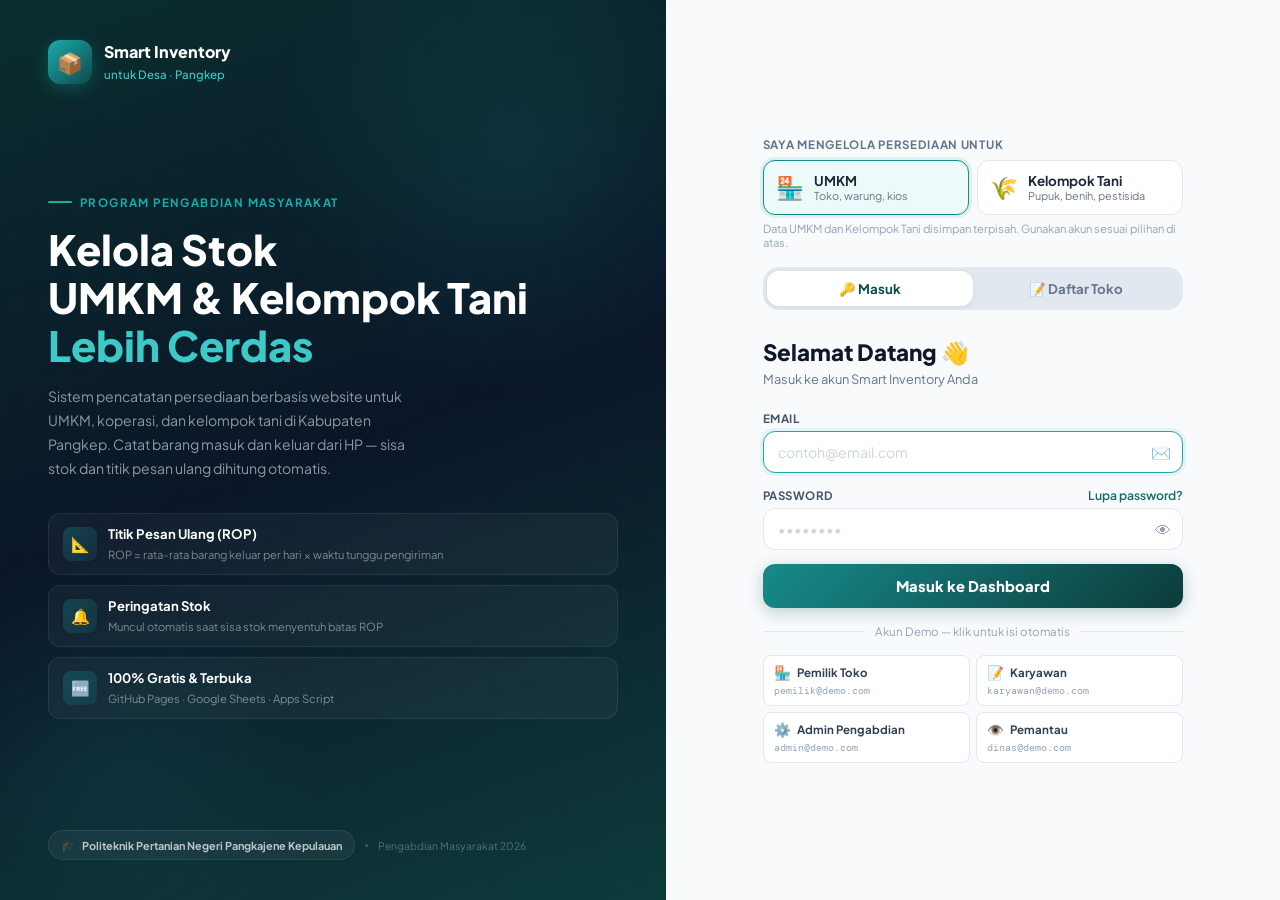
==== commit 88b3099b: "Pisahkan data mode Kelompok Tani dari data UMKM lama - js/api.js: dua alamat Apps Script, urlUmkm (d" ====
--- a/index.html
+++ b/index.html
@@ -425,6 +425,7 @@
           <span><strong>Kelompok Tani</strong><span class="mb-sub">Pupuk, benih, pestisida</span></span>
         </button>
       </div>
+      <p style="font-size:.7rem;color:var(--slate-400);margin-top:6px">Data UMKM dan Kelompok Tani disimpan terpisah. Gunakan akun sesuai pilihan di atas.</p>
     </div>
 
     <!-- TAB SWITCHER -->
